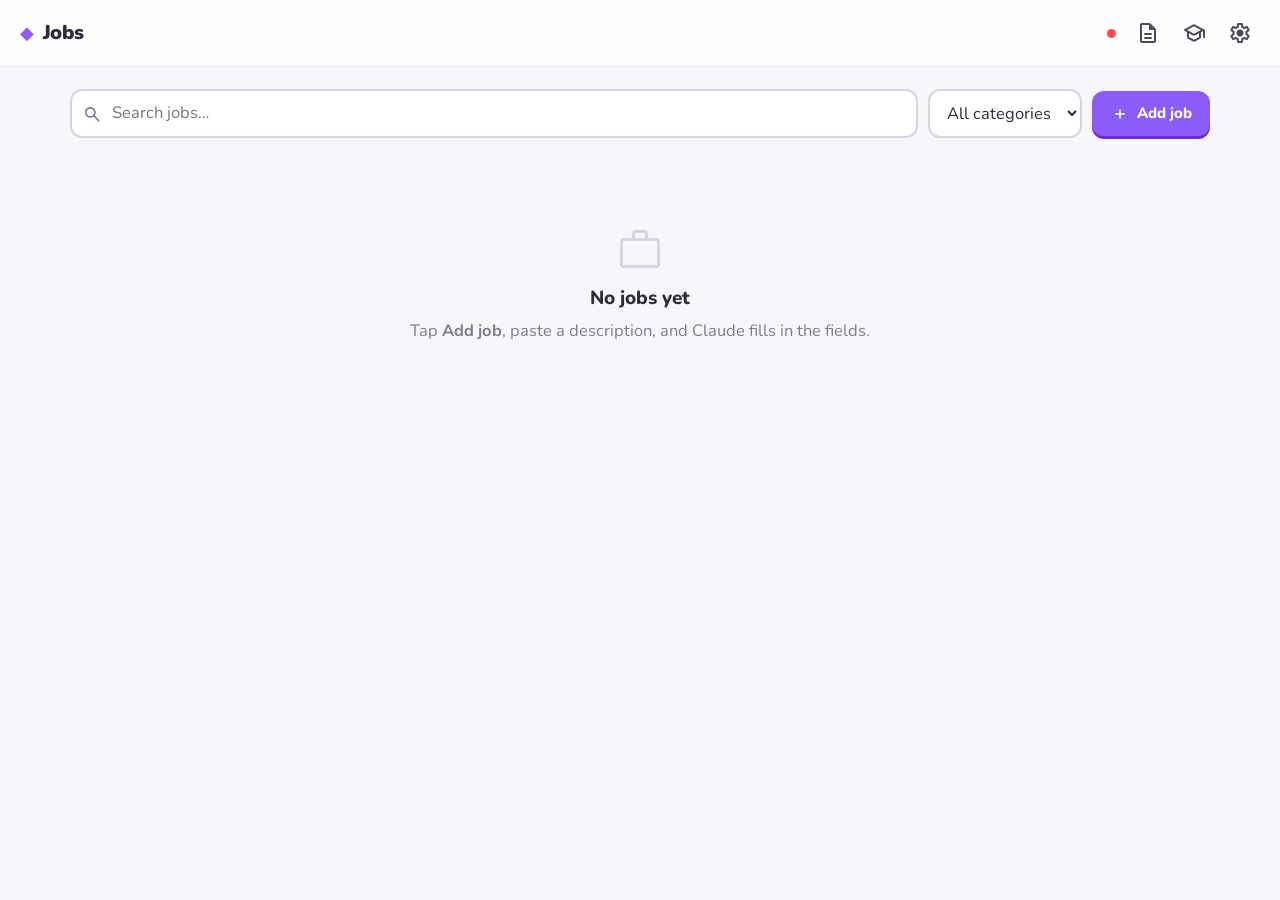
==== index.html @ e0243abc "Add an Apply page: the role, her resume, and Claude tailoring Every job row gets an Apply button ope" ====
<!DOCTYPE html>
<html lang="en">
<head>
  <meta charset="UTF-8" />
  <meta name="viewport" content="width=device-width, initial-scale=1.0" />
  <title>Jobs</title>
  <link rel="icon" href="data:image/svg+xml,%3Csvg xmlns='http://www.w3.org/2000/svg' viewBox='0 0 32 32'%3E%3Cpath fill='%238b5cf6' d='M11 7V5a3 3 0 0 1 3-3h4a3 3 0 0 1 3 3v2h6a2 2 0 0 1 2 2v16a2 2 0 0 1-2 2H4a2 2 0 0 1-2-2V9a2 2 0 0 1 2-2zm2 0h6V5a1 1 0 0 0-1-1h-4a1 1 0 0 0-1 1z'/%3E%3C/svg%3E" />
  <link rel="preconnect" href="https://fonts.googleapis.com" />
  <link rel="preconnect" href="https://fonts.gstatic.com" crossorigin />
  <link href="https://fonts.googleapis.com/css2?family=Nunito:wght@400;600;700;800;900&family=Vazirmatn:wght@400;500;700;800&display=swap" rel="stylesheet" />
  <link rel="stylesheet" href="https://fonts.googleapis.com/css2?family=Material+Symbols+Rounded:opsz,wght,FILL,GRAD@24,400,0,0" />
  <link rel="stylesheet" href="css/style.css?v=4" />
</head>
<body>
  <header class="topbar">
    <div class="brand">
      <span class="brand-mark">&#9670;</span>
      <span class="brand-name">Jobs</span>
      <span id="jobCount" class="brand-count"></span>
    </div>
    <div class="topbar-actions">
      <span id="syncDot" class="sync-dot" title="Sync status"></span>
      <a class="icon-btn" href="apply.html" title="Resume" aria-label="Resume">
        <span class="material-symbols-rounded">description</span>
      </a>
      <a class="icon-btn" href="interview.html" title="Interview prep" aria-label="Interview prep">
        <span class="material-symbols-rounded">school</span>
      </a>
      <button id="settingsBtn" class="icon-btn" title="Settings" aria-label="Settings">
        <span class="material-symbols-rounded">settings</span>
      </button>
    </div>
  </header>

  <main id="view" class="view" aria-live="polite">
    <!-- ---------------------------------------------------------- job list -->
    <section id="jobsScreen">
      <div class="toolbar">
        <div class="search-wrap">
          <span class="material-symbols-rounded">search</span>
          <input id="search" type="search" placeholder="Search jobs…" autocomplete="off" />
        </div>
        <select id="categoryFilter" aria-label="Filter by category">
          <option value="">All categories</option>
        </select>
        <button id="addBtn" class="btn primary">
          <span class="material-symbols-rounded">add</span> Add job
        </button>
      </div>

      <div id="tableWrap" class="table-wrap">
        <table>
          <thead>
            <tr>
              <th data-sort="title">Title</th>
              <th data-sort="category">Category</th>
              <th data-sort="company">Company</th>
              <th data-sort="address">Address</th>
              <th data-sort="pay">Pay</th>
              <th data-sort="employmentType">Type</th>
              <th class="col-tight">Link</th>
              <th class="col-tight">Apply</th>
              <th class="col-tight"></th>
            </tr>
          </thead>
          <tbody id="jobsBody"></tbody>
        </table>
      </div>

      <div id="emptyState" class="empty" hidden>
        <span class="material-symbols-rounded empty-icon">work</span>
        <p class="empty-title">No jobs yet</p>
        <p class="empty-sub">Tap <strong>Add job</strong>, paste a description, and Claude fills in the fields.</p>
      </div>
    </section>
  </main>

  <!-- ------------------------------------------------------------ job modal -->
  <dialog id="jobModal" class="modal">
    <form id="jobForm" method="dialog">
      <div class="modal-head">
        <h2 id="jobModalTitle">Add job</h2>
        <button type="button" class="icon-btn" data-close aria-label="Close">
          <span class="material-symbols-rounded">close</span>
        </button>
      </div>

      <div class="modal-body">
        <label class="field">
          <span class="label">Job description</span>
          <textarea id="description" rows="8" placeholder="Paste the entire job description here…"></textarea>
        </label>

        <div class="extract-row">
          <button type="button" id="extractBtn" class="btn primary">
            <span class="material-symbols-rounded">auto_awesome</span> Extract with Claude
          </button>
          <span id="extractStatus" class="status"></span>
        </div>

        <label class="field">
          <span class="label">Link</span>
          <input id="link" type="url" placeholder="https://…" autocomplete="off" />
        </label>

        <hr class="rule" />

        <div class="grid">
          <label class="field">
            <span class="label">Short title</span>
            <input id="title" type="text" autocomplete="off" />
          </label>

          <label class="field">
            <span class="label">Category</span>
            <div class="with-button">
              <select id="category"></select>
              <button type="button" id="newCategoryBtn" class="btn ghost small">New</button>
            </div>
          </label>

          <label class="field">
            <span class="label">Company</span>
            <input id="company" type="text" autocomplete="off" />
          </label>

          <label class="field">
            <span class="label">Address</span>
            <input id="address" type="text" autocomplete="off" />
            <span id="addressHint" class="hint"></span>
          </label>

          <div class="field">
            <span class="label">Pay</span>
            <div class="pay-row">
              <input id="payMin" type="number" step="0.01" placeholder="min" />
              <span class="dash">–</span>
              <input id="payMax" type="number" step="0.01" placeholder="max" />
              <select id="payPeriod">
                <option value="">unit</option>
                <option value="hour">/ hour</option>
                <option value="day">/ day</option>
                <option value="week">/ week</option>
                <option value="month">/ month</option>
                <option value="year">/ year</option>
              </select>
            </div>
          </div>

          <label class="field">
            <span class="label">Employment type</span>
            <select id="employmentType">
              <option value="">—</option>
              <option>Full-time</option>
              <option>Part-time</option>
              <option>Full-time or Part-time</option>
              <option>Contract</option>
              <option>Temporary</option>
              <option>Internship</option>
            </select>
          </label>
        </div>
      </div>

      <div class="modal-foot">
        <button type="button" id="deleteBtn" class="btn danger" hidden>Delete</button>
        <span class="spacer"></span>
        <button type="button" class="btn ghost" data-close>Cancel</button>
        <button type="submit" class="btn primary">Save job</button>
      </div>
    </form>
  </dialog>

  <!-- ------------------------------------------------------- settings modal -->
  <dialog id="settingsModal" class="modal narrow">
    <form id="settingsForm" method="dialog">
      <div class="modal-head">
        <h2>Settings</h2>
        <button type="button" class="icon-btn" data-close aria-label="Close">
          <span class="material-symbols-rounded">close</span>
        </button>
      </div>

      <div class="modal-body">
        <label class="field">
          <span class="label">Claude API key</span>
          <div class="with-button">
            <input id="apiKey" type="password" placeholder="sk-ant-…" autocomplete="off" />
            <button type="button" id="removeKeyBtn" class="btn ghost small" hidden>Remove</button>
          </div>
          <span id="keyStatus" class="hint"></span>
        </label>

        <label class="field">
          <span class="label">Model</span>
          <select id="model"></select>
          <span id="modelHint" class="hint"></span>
        </label>

        <label class="field">
          <span class="label">Thinking effort</span>
          <select id="effort"></select>
          <span id="effortHint" class="hint"></span>
        </label>

        <div class="field">
          <span class="label">Address lookup</span>
          <label class="checkbox">
            <input id="webSearch" type="checkbox" />
            <span>Search the web for the exact street address</span>
          </label>
          <span class="hint">Adds a few seconds and a small per-search cost.</span>
        </div>

        <div class="field">
          <span class="label">Categories</span>
          <div id="categoryList" class="chip-list"></div>
          <div class="with-button">
            <input id="newCategoryInput" type="text" placeholder="Add a category…" />
            <button type="button" id="addCategoryBtn" class="btn ghost small">Add</button>
          </div>
        </div>

        <div class="field">
          <span class="label">Backup</span>
          <div class="btn-row">
            <button type="button" id="exportBtn" class="btn ghost small">
              <span class="material-symbols-rounded">download</span> Export JSON
            </button>
            <button type="button" id="importBtn" class="btn ghost small">
              <span class="material-symbols-rounded">upload</span> Import JSON
            </button>
            <input id="importFile" type="file" accept="application/json,.json" hidden />
          </div>
          <span id="importHint" class="hint">Import merges by id, so running it twice is safe.</span>
        </div>

        <div class="field">
          <span class="label">Where your data lives</span>
          <span class="hint">
            Jobs and categories sync to Firebase, so they follow you to any device.
            The API key does not — it stays in this browser only, so enter it once
            on each device you use.
          </span>
        </div>
      </div>

      <div class="modal-foot">
        <span class="spacer"></span>
        <button type="button" class="btn ghost" data-close>Close</button>
        <button type="submit" class="btn primary">Save settings</button>
      </div>
    </form>
  </dialog>

  <div id="toast" class="toast" hidden></div>

  <!-- Load order matters: store, sync, then data/extract, then the app.
       The ?v= is a cache buster — bump it whenever a script changes shape, so a
       browser can't pair a fresh index.html with a stale cached script. -->
  <script src="js/store.js?v=4"></script>
  <script src="js/sync.js?v=4"></script>
  <script src="js/ui.js?v=4"></script>
  <script src="js/data.js?v=4"></script>
  <script src="js/extract.js?v=4"></script>
  <script src="js/app.js?v=4"></script>
</body>
</html>
---- css/style.css ----
/* Jobs — matches the Systems shell. Vanilla, no build. */

:root {
  --bg: #f7f7fb;
  --card: #ffffff;
  --card-2: #f3f4f9;
  --border: #e6e6ef;
  --border-2: #d6d6e2;
  --text: #2b2b3a;
  --soft: #4a4a5a;
  --muted: #7c7c8e;

  --primary: #8b5cf6;
  --primary-2: #7c3aed;
  --primary-dark: #6d28d9;
  --primary-soft: #ede9fe;

  --green: #58cc02;
  --green-dark: #58a700;
  --red: #ff4b4b;
  --red-dark: #e63b3b;
  --red-soft: #ffe1e1;
  --amber-soft: #fdf3d9;
  --amber-ink: #6b551d;

  --r-sm: 12px;
  --r-md: 16px;
  --r-lg: 20px;

  --shadow-md: 0 6px 20px rgba(45, 45, 80, .07);
  --shadow-lg: 0 24px 64px rgba(45, 45, 80, .22);

  --maxw: 1180px;
}

* { box-sizing: border-box; }
html, body { height: 100%; margin: 0; }

body {
  background: var(--bg);
  color: var(--text);
  /* Vazirmatn sits after Nunito so Persian/Arabic glyphs are styled for free */
  font-family: "Nunito", "Vazirmatn", ui-sans-serif, system-ui, -apple-system, "Segoe UI", Roboto, sans-serif;
  font-size: 16.5px;
  line-height: 1.5;
  min-height: 100vh;
  display: flex;
  flex-direction: column;
  -webkit-font-smoothing: antialiased;
  text-rendering: optimizeLegibility;
}

h1, h2, h3 { margin: 0; font-weight: 800; letter-spacing: -0.01em; }
a { color: inherit; text-decoration: none; }
button { font: inherit; color: inherit; cursor: pointer; }

.material-symbols-rounded {
  font-family: "Material Symbols Rounded";
  font-weight: normal; font-style: normal;
  font-size: 24px; line-height: 1;
  display: inline-block; vertical-align: middle;
  -webkit-font-smoothing: antialiased;
}

/* ── topbar ─────────────────────────────────────────── */

.topbar {
  position: sticky; top: 0; z-index: 10;
  display: flex; align-items: center; justify-content: space-between;
  padding: 13px 20px;
  background: rgba(255, 255, 255, .85);
  backdrop-filter: saturate(1.4) blur(10px);
  border-bottom: 1px solid var(--border);
}

.brand { display: flex; align-items: baseline; gap: 9px; }
.brand-mark { color: var(--primary); font-size: 18px; }
.brand-name { font-weight: 900; font-size: 20px; letter-spacing: -0.02em; }
.brand-count { color: var(--muted); font-size: 14px; font-weight: 700; font-variant-numeric: tabular-nums; }

.topbar-actions { display: flex; align-items: center; gap: 6px; }

.icon-btn {
  display: grid; place-items: center;
  width: 40px; height: 40px;
  border: none; border-radius: 50%;
  background: transparent; color: var(--soft);
}
.icon-btn:hover { background: var(--card-2); color: var(--text); }

.sync-dot {
  width: 9px; height: 9px; border-radius: 50%;
  background: var(--green); margin-right: 6px;
  transition: background .2s ease;
}
.sync-dot.offline { background: var(--muted); }
.sync-dot.error { background: var(--red); }

/* ── layout ─────────────────────────────────────────── */

.view {
  flex: 1;
  width: 100%;
  max-width: var(--maxw);
  margin: 0 auto;
  padding: 22px 20px 72px;
}

/* ── controls ───────────────────────────────────────── */

input, select, textarea {
  font: inherit;
  color: var(--text);
  background: var(--card);
  border: 2px solid var(--border-2);
  border-radius: var(--r-sm);
  padding: 10px 13px;
  outline: none;
  transition: border-color .12s ease;
}
input:focus, select:focus, textarea:focus { border-color: var(--primary); }
textarea { resize: vertical; width: 100%; font-family: inherit; line-height: 1.55; }

.btn {
  display: inline-flex; align-items: center; gap: 7px;
  font-weight: 800; font-size: 15px;
  border: 2px solid transparent;
  border-radius: var(--r-sm);
  padding: 9px 16px;
  white-space: nowrap;
  transition: transform .08s ease, background .12s ease, border-color .12s ease;
}
.btn:active { transform: translateY(1px); }
.btn .material-symbols-rounded { font-size: 20px; }

.btn.primary { background: var(--primary); color: #fff; box-shadow: 0 3px 0 var(--primary-dark); }
.btn.primary:hover:not(:disabled) { background: var(--primary-2); }
.btn.primary:disabled { opacity: .55; cursor: default; box-shadow: none; }
.btn.ghost { background: var(--card); border-color: var(--border-2); color: var(--soft); }
.btn.ghost:hover { background: var(--card-2); color: var(--text); }
.btn.danger { background: transparent; color: var(--red-dark); }
.btn.danger:hover { background: var(--red-soft); }
.btn.small { padding: 7px 12px; font-size: 14px; }
.btn.wide { justify-content: center; width: 100%; }
.btn-row { display: flex; gap: 8px; flex-wrap: wrap; }

/* ── toolbar ────────────────────────────────────────── */

.toolbar { display: flex; gap: 10px; align-items: center; margin-bottom: 18px; flex-wrap: wrap; }

.search-wrap { position: relative; flex: 1; min-width: 200px; }
.search-wrap .material-symbols-rounded {
  position: absolute; left: 12px; top: 50%; transform: translateY(-50%);
  color: var(--muted); font-size: 21px; pointer-events: none;
}
.search-wrap input { width: 100%; padding-left: 40px; }

/* ── table ──────────────────────────────────────────── */

.table-wrap {
  background: var(--card);
  border: 1px solid var(--border);
  border-radius: var(--r-md);
  box-shadow: var(--shadow-md);
  overflow-x: auto;
}

table { width: 100%; border-collapse: collapse; font-size: 15px; }

th {
  text-align: left;
  font-size: 12px; font-weight: 800;
  letter-spacing: .05em; text-transform: uppercase;
  color: var(--muted);
  padding: 13px 15px;
  border-bottom: 2px solid var(--border);
  background: var(--card-2);
  white-space: nowrap;
}
th[data-sort] { cursor: pointer; user-select: none; }
th[data-sort]:hover { color: var(--text); }
th .arrow { font-size: 10px; opacity: .8; }

td { padding: 13px 15px; border-bottom: 1px solid var(--border); vertical-align: top; }
tbody tr:last-child td { border-bottom: none; }
tbody tr:hover { background: var(--card-2); }

.cell-title { font-weight: 800; }
.cell-muted { color: var(--muted); }
.cell-pay { font-variant-numeric: tabular-nums; white-space: nowrap; font-weight: 700; }
.col-tight { width: 1%; white-space: nowrap; }

td a { color: var(--primary-2); font-weight: 700; }
td a:hover { text-decoration: underline; }

/* Addresses are reference detail, not something to scan — set back so the
   title and company read first. Still a link, so it colours up on hover. */
.cell-address, .cell-address a { font-size: 13px; font-weight: 500; color: var(--muted); }
.cell-address a:hover { color: var(--primary-2); }

.chip {
  display: inline-block;
  padding: 3px 11px;
  border-radius: 999px;
  font-size: 13px; font-weight: 800;
  white-space: nowrap;
}

.row-edit {
  border: none; background: transparent;
  color: var(--muted); border-radius: 8px;
  padding: 4px 8px; font-size: 14px; font-weight: 700;
}
.row-edit:hover { background: var(--border); color: var(--text); }

/* The primary action on a row — this is what the table exists for. */
.row-apply {
  display: inline-flex; align-items: center; gap: 5px;
  padding: 5px 11px 5px 8px; border-radius: 999px;
  background: var(--primary-soft); color: var(--primary-dark);
  font-size: 14px; font-weight: 800; white-space: nowrap;
}
.row-apply .material-symbols-rounded { font-size: 17px; }
.row-apply:hover { background: var(--primary); color: #fff; }

/* ── empty state ────────────────────────────────────── */

.empty { text-align: center; padding: 70px 24px; color: var(--muted); }
.empty-icon { font-size: 48px; color: var(--border-2); }
.empty-title { font-size: 19px; font-weight: 800; color: var(--text); margin: 10px 0 6px; }
.empty-sub { margin: 0; }

/* ── modals ─────────────────────────────────────────── */

.modal {
  border: none; padding: 0;
  border-radius: var(--r-lg);
  width: min(760px, calc(100vw - 28px));
  max-height: calc(100vh - 40px);
  background: var(--card);
  color: var(--text);
  box-shadow: var(--shadow-lg);
}
.modal.narrow { width: min(500px, calc(100vw - 28px)); }
.modal::backdrop { background: rgba(30, 30, 50, .42); backdrop-filter: blur(2px); }

.modal form { display: flex; flex-direction: column; max-height: calc(100vh - 40px); }

.modal-head {
  display: flex; align-items: center; justify-content: space-between;
  padding: 16px 20px; border-bottom: 1px solid var(--border);
}
.modal-head h2 { font-size: 18px; }

.modal-body { padding: 18px 20px; overflow-y: auto; display: flex; flex-direction: column; gap: 15px; }

.modal-foot {
  display: flex; gap: 8px; align-items: center;
  padding: 14px 20px; border-top: 1px solid var(--border);
  background: var(--card-2);
  border-radius: 0 0 var(--r-lg) var(--r-lg);
}
.spacer { flex: 1; }

/* ── fields ─────────────────────────────────────────── */

.field { display: flex; flex-direction: column; gap: 6px; min-width: 0; }

.label {
  font-size: 12px; font-weight: 800;
  letter-spacing: .05em; text-transform: uppercase;
  color: var(--muted);
}

.hint { font-size: 13px; color: var(--muted); line-height: 1.45; }
.hint.ok { color: var(--green-dark); font-weight: 800; }
.hint.warn { color: var(--red-dark); font-weight: 700; }

.grid { display: grid; grid-template-columns: 1fr 1fr; gap: 15px; }

.with-button { display: flex; gap: 7px; }
.with-button select, .with-button input { flex: 1; min-width: 0; }

.pay-row { display: flex; gap: 7px; align-items: center; }
.pay-row input { width: 0; flex: 1; min-width: 0; }
.pay-row select { flex: 0 0 auto; }
.dash { color: var(--muted); }

.rule { border: none; border-top: 1px solid var(--border); margin: 2px 0; }

.extract-row { display: flex; align-items: center; gap: 12px; flex-wrap: wrap; }
.status { font-size: 14px; color: var(--muted); font-weight: 700; }
.status.error { color: var(--red-dark); }
.status.ok { color: var(--green-dark); }

.checkbox { display: flex; align-items: center; gap: 9px; font-size: 15px; cursor: pointer; }
.checkbox input { width: 18px; height: 18px; padding: 0; accent-color: var(--primary); cursor: pointer; }

.chip-list { display: flex; flex-wrap: wrap; gap: 6px; margin-bottom: 4px; }
.chip-list .chip { display: inline-flex; align-items: center; gap: 7px; }
.chip-list .chip button {
  border: none; background: none; color: inherit;
  opacity: .55; font-size: 15px; line-height: 1; padding: 0;
}
.chip-list .chip button:hover { opacity: 1; }

/* ── toast ──────────────────────────────────────────── */

.toast {
  position: fixed; bottom: 24px; left: 50%; transform: translateX(-50%);
  background: var(--text); color: #fff;
  padding: 11px 20px; border-radius: 999px;
  font-size: 15px; font-weight: 700;
  box-shadow: var(--shadow-md); z-index: 40;
}

@media (max-width: 720px) {
  .grid { grid-template-columns: 1fr; }
  .toolbar { flex-direction: column; align-items: stretch; }
  .view { padding: 16px 14px 60px; }
  td, th { padding: 11px 12px; }
}
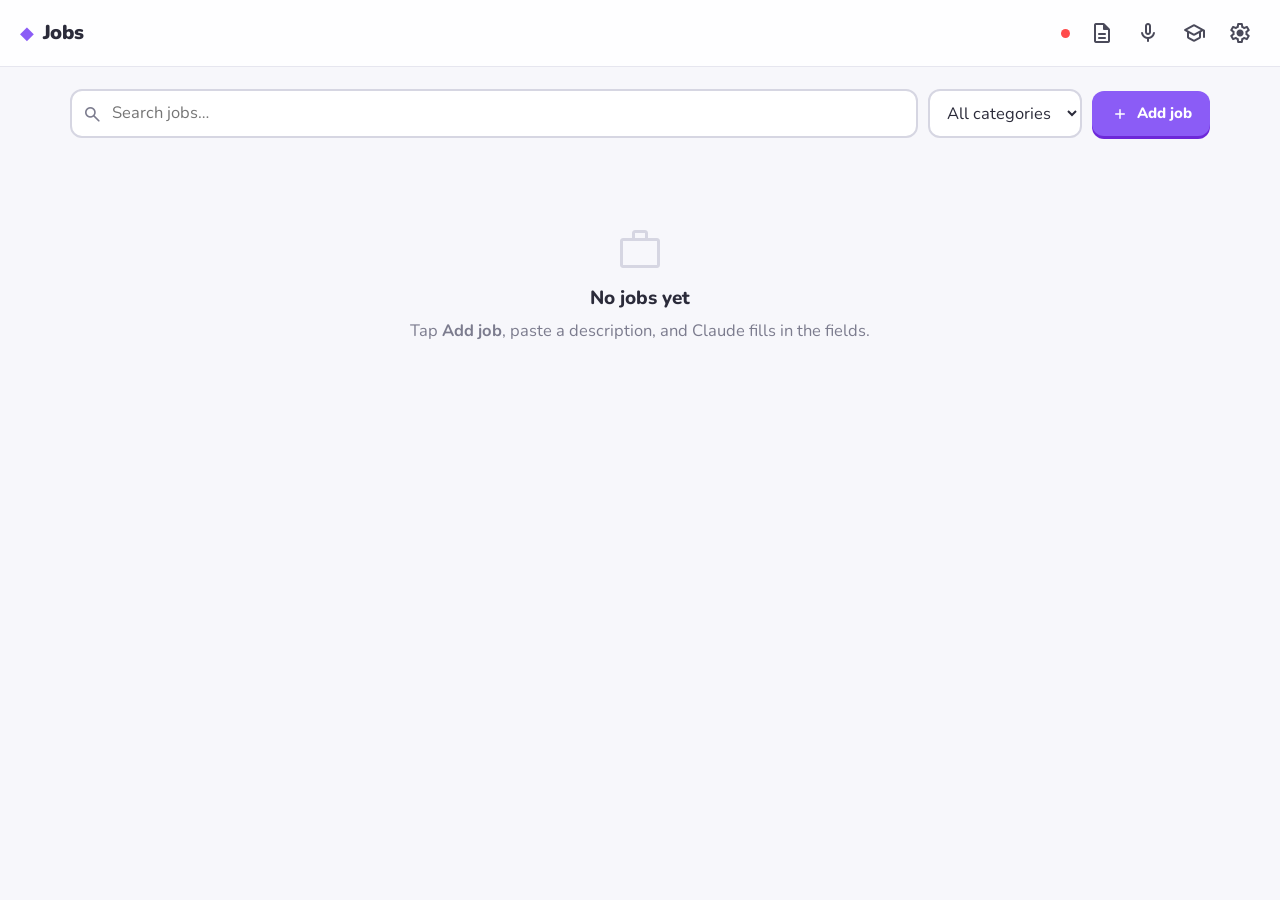
==== commit b0807477: "Add a spoken mock interview: 5 versions, 5 sections, 100 questions mock.html runs one question at a " ====
--- a/index.html
+++ b/index.html
@@ -9,7 +9,7 @@
   <link rel="preconnect" href="https://fonts.gstatic.com" crossorigin />
   <link href="https://fonts.googleapis.com/css2?family=Nunito:wght@400;600;700;800;900&family=Vazirmatn:wght@400;500;700;800&display=swap" rel="stylesheet" />
   <link rel="stylesheet" href="https://fonts.googleapis.com/css2?family=Material+Symbols+Rounded:opsz,wght,FILL,GRAD@24,400,0,0" />
-  <link rel="stylesheet" href="css/style.css?v=4" />
+  <link rel="stylesheet" href="css/style.css?v=12" />
 </head>
 <body>
   <header class="topbar">
@@ -23,6 +23,9 @@
       <a class="icon-btn" href="apply.html" title="Resume" aria-label="Resume">
         <span class="material-symbols-rounded">description</span>
       </a>
+      <a class="icon-btn" href="mock.html" title="Mock interview" aria-label="Mock interview">
+        <span class="material-symbols-rounded">mic</span>
+      </a>
       <a class="icon-btn" href="interview.html" title="Interview prep" aria-label="Interview prep">
         <span class="material-symbols-rounded">school</span>
       </a>
@@ -61,6 +64,7 @@
               <th class="col-tight">Link</th>
               <th class="col-tight">Apply</th>
               <th class="col-tight"></th>
+              <th class="col-tight" data-sort="applied">Applied</th>
             </tr>
           </thead>
           <tbody id="jobsBody"></tbody>
@@ -192,6 +196,15 @@
         </label>
 
         <label class="field">
+          <span class="label">ElevenLabs API key</span>
+          <div class="with-button">
+            <input id="elevenKey" type="password" placeholder="sk_…" autocomplete="off" />
+            <button type="button" id="removeElevenBtn" class="btn ghost small" hidden>Remove</button>
+          </div>
+          <span id="elevenStatus" class="hint"></span>
+        </label>
+
+        <label class="field">
           <span class="label">Model</span>
           <select id="model"></select>
           <span id="modelHint" class="hint"></span>
@@ -258,11 +271,12 @@
   <!-- Load order matters: store, sync, then data/extract, then the app.
        The ?v= is a cache buster — bump it whenever a script changes shape, so a
        browser can't pair a fresh index.html with a stale cached script. -->
-  <script src="js/store.js?v=4"></script>
-  <script src="js/sync.js?v=4"></script>
-  <script src="js/ui.js?v=4"></script>
-  <script src="js/data.js?v=4"></script>
-  <script src="js/extract.js?v=4"></script>
-  <script src="js/app.js?v=4"></script>
+  <script src="js/store.js?v=12"></script>
+  <script src="js/sync.js?v=12"></script>
+  <script src="js/ui.js?v=12"></script>
+  <script src="js/data.js?v=12"></script>
+  <script src="js/voice.js?v=12"></script>
+  <script src="js/extract.js?v=12"></script>
+  <script src="js/app.js?v=12"></script>
 </body>
 </html>
--- a/css/style.css
+++ b/css/style.css
@@ -223,6 +223,16 @@
 .row-apply .material-symbols-rounded { font-size: 17px; }
 .row-apply:hover { background: var(--primary); color: #fff; }
 
+/* Applied, but still the way in to the resume and letter for that job. */
+.row-apply.is-applied { background: #dcfce7; color: #166534; }
+.row-apply.is-applied:hover { background: var(--green-dark); color: #fff; }
+
+.cell-applied { text-align: center; }
+.cell-applied input {
+  width: 18px; height: 18px; padding: 0; margin: 0;
+  accent-color: var(--green-dark); cursor: pointer;
+}
+
 /* ── empty state ────────────────────────────────────── */
 
 .empty { text-align: center; padding: 70px 24px; color: var(--muted); }
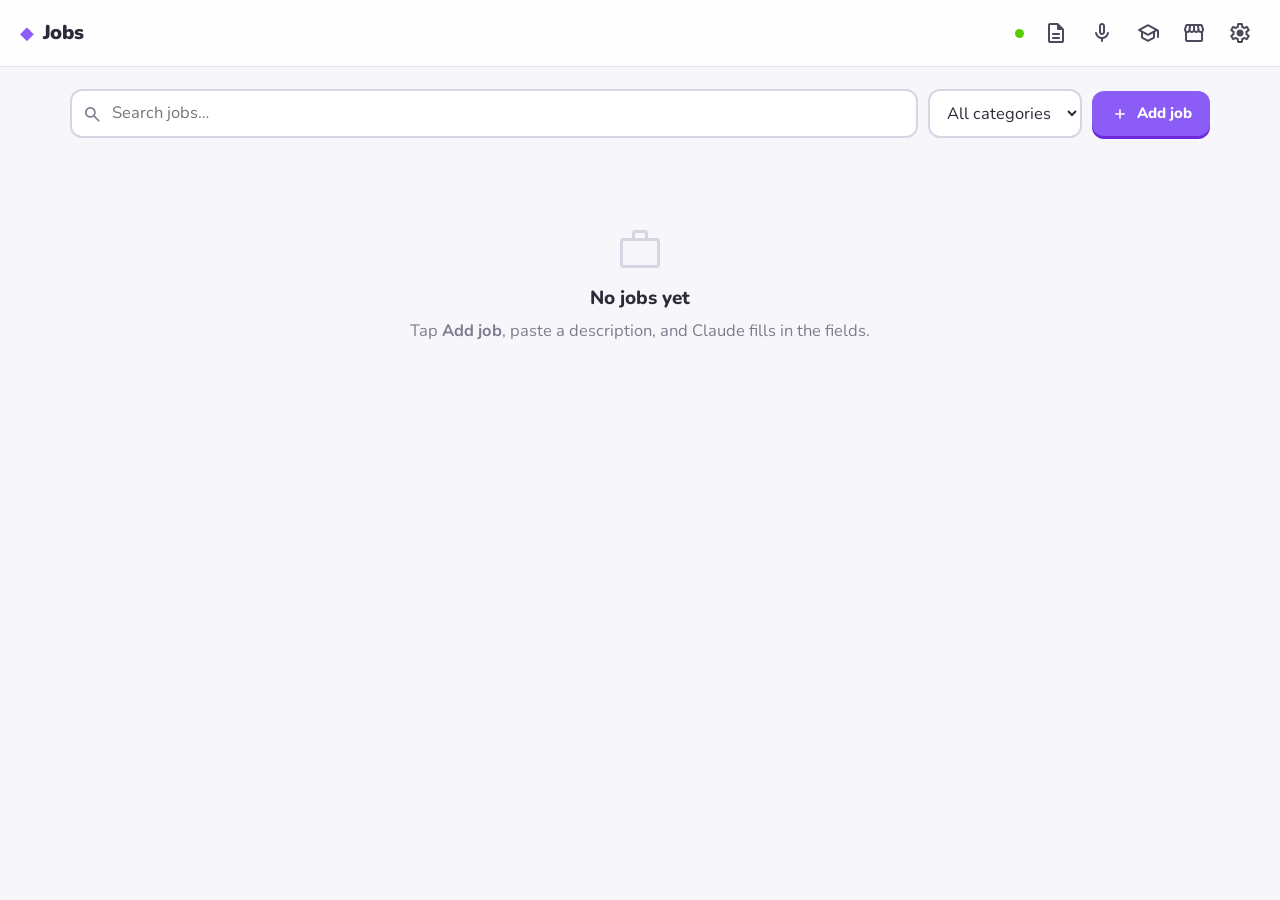
==== commit d095d777: "Turn the shop-floor scenarios into ten real conversations, on their own page The accordion on the pr" ====
--- a/index.html
+++ b/index.html
@@ -9,7 +9,7 @@
   <link rel="preconnect" href="https://fonts.gstatic.com" crossorigin />
   <link href="https://fonts.googleapis.com/css2?family=Nunito:wght@400;600;700;800;900&family=Vazirmatn:wght@400;500;700;800&display=swap" rel="stylesheet" />
   <link rel="stylesheet" href="https://fonts.googleapis.com/css2?family=Material+Symbols+Rounded:opsz,wght,FILL,GRAD@24,400,0,0" />
-  <link rel="stylesheet" href="css/style.css?v=12" />
+  <link rel="stylesheet" href="css/style.css?v=16" />
 </head>
 <body>
   <header class="topbar">
@@ -28,6 +28,9 @@
       </a>
       <a class="icon-btn" href="interview.html" title="Interview prep" aria-label="Interview prep">
         <span class="material-symbols-rounded">school</span>
+      </a>
+      <a class="icon-btn" href="scenarios.html" title="Shop floor conversations" aria-label="Shop floor conversations">
+        <span class="material-symbols-rounded">storefront</span>
       </a>
       <button id="settingsBtn" class="icon-btn" title="Settings" aria-label="Settings">
         <span class="material-symbols-rounded">settings</span>
@@ -271,12 +274,12 @@
   <!-- Load order matters: store, sync, then data/extract, then the app.
        The ?v= is a cache buster — bump it whenever a script changes shape, so a
        browser can't pair a fresh index.html with a stale cached script. -->
-  <script src="js/store.js?v=12"></script>
-  <script src="js/sync.js?v=12"></script>
-  <script src="js/ui.js?v=12"></script>
-  <script src="js/data.js?v=12"></script>
-  <script src="js/voice.js?v=12"></script>
-  <script src="js/extract.js?v=12"></script>
-  <script src="js/app.js?v=12"></script>
+  <script src="js/store.js?v=16"></script>
+  <script src="js/sync.js?v=16"></script>
+  <script src="js/ui.js?v=16"></script>
+  <script src="js/data.js?v=16"></script>
+  <script src="js/voice.js?v=16"></script>
+  <script src="js/extract.js?v=16"></script>
+  <script src="js/app.js?v=16"></script>
 </body>
 </html>
